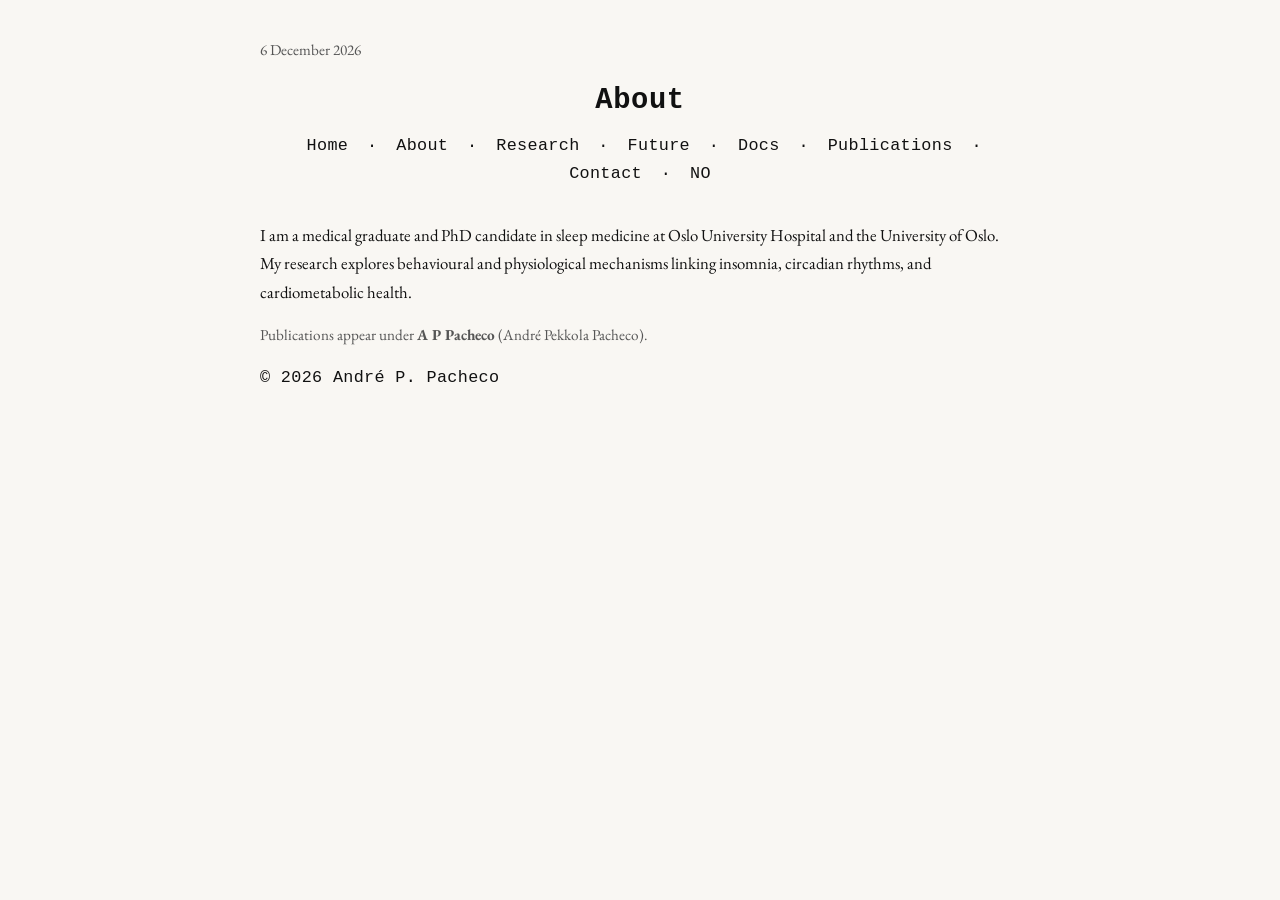
==== about.html @ 34097e87 "Add .gitignore and clean tracked files" ====
<!DOCTYPE html>
<html lang="en">
<head>
  <meta charset="utf-8">
  <title>About — A P Pacheco</title>
  <meta name="viewport" content="width=device-width, initial-scale=1">
  <link rel="stylesheet" href="styles.css">
</head>
<body>
  <div id="dateline"></div>
  <header>
    <h1>About</h1>
    <nav>
      <a href="index.html">Home</a> · <a href="about.html">About</a> · <a href="research.html">Research</a> ·
      <a href="future.html">Future</a> · <a href="docs.html">Docs</a> · <a href="publications.html">Publications</a> ·
      <a href="contact.html">Contact</a> · <a href="index-no.html">NO</a>
    </nav>
  </header>
  <main>
    <p>I am a medical graduate and PhD candidate in sleep medicine at Oslo University Hospital and the University of Oslo.
    My research explores behavioural and physiological mechanisms linking insomnia, circadian rhythms, and cardiometabolic health.</p>
    <p class="small">Publications appear under <strong>A P Pacheco</strong> (André Pekkola Pacheco).</p>
  </main>
  <footer>© <span id="y"></span> André P. Pacheco</footer>
  <script>
    document.getElementById('dateline').textContent =
      new Date().toLocaleDateString('en-GB',{year:'numeric',month:'long',day:'numeric'});
    document.getElementById('y').textContent = new Date().getFullYear();
  </script>
</body>
</html>
---- styles.css ----
/* ===========================
   Hybrid "Tweed-Journal" Style
   Courier headings + Garamond body
   Warm paper + dark mode
   =========================== */

@import url('https://fonts.googleapis.com/css2?family=EB+Garamond&display=swap');

:root{
  /* Light theme (warm paper) */
  --paper:#f9f7f3;   /* warmer than ivory */
  --ink:#111;
  --muted:#555;
  --rule:#cfcfcf;
  --max:760px;

  /* Optional subtle paper grain (light only) */
  --paper-grain: radial-gradient(#ece9e2 0.55px, transparent 0.55px);
}

@media (prefers-color-scheme: dark){
  :root{
    --paper:#0f1011;  /* deep gray, easy on eyes */
    --ink:#ececec;
    --muted:#b7b7b7;
    --rule:#2c2d2f;
    --paper-grain:none; /* no grain in dark */
  }
}

/* Let the browser know we support both */
html { color-scheme: light dark; }

html,body{margin:0;padding:0}
body{
  font-family:'EB Garamond','Times New Roman',serif;
  background: var(--paper);
  /* faint paper grain in light mode only */
  background-image: var(--paper-grain);
  background-size: 22px 22px;
  color:var(--ink);
  max-width:var(--max);
  margin:0 auto;
  padding:2.4rem 1.7rem;
  line-height:1.7;
  font-size:1.05rem;
}

a{ color:inherit; text-decoration: underline; text-underline-offset: 2px; }
a:hover{ text-decoration-thickness: 2px; }

#dateline{
  font-size: .95rem;
  color: var(--muted);
  margin-bottom: .8rem;
}

/* Headings + header/nav use Courier for character */
h1,h2,h3,header,footer,nav a{
  font-family:"Courier New", Courier, monospace;
  letter-spacing: 0.02em;
}

header{ text-align:center; margin-bottom:2rem; }
h1{ font-size:1.8rem; margin:0 0 .35rem 0; }
.subtitle{
  margin-top:.3rem;
  font-family:'EB Garamond','Times New Roman',serif;
  color:var(--muted);
  font-size:1rem;
}

nav a{
  text-decoration:none;
  border-bottom:1px solid transparent;
  margin:0 .5em;
}
nav a:hover{ border-color: currentColor; }

section{
  margin-top:1.8rem;
  padding-top:.8rem;
  border-top:1px dashed var(--rule);
}
h2{ font-size:1.2rem; margin:0 0 .6rem 0; }
ul{ margin-left:1.5rem; }

.small{ color:var(--muted); font-size:.95rem; }

/* Simple “card” (if you want to use it later) */
.card{
  border:1px solid var(--rule);
  border-left:4px solid #0a9396;
  border-radius:6px;
  padding:1rem 1.1rem;
}

/* Contact form (optional) */
form.contact{
  display:grid; gap:.75rem; margin-top:.6rem;
}
label{ display:grid; gap:.25rem; }
input[type="text"], input[type="email"], textarea{
  font-family: inherit; font-size:1rem; color:inherit;
  background:transparent; border:1px solid var(--rule);
  padding:.5rem .6rem; border-radius:2px;
}
textarea{ min-height:120px; resize:vertical; }
button{
  font-family:inherit; background:transparent; color:inherit;
  border:1px solid currentColor; padding:.5rem .9rem; cursor:pointer;
}
button:hover{ background: #0000000a; }

/* Honeypot (anti-spam) */
.hp-wrap{ position:relative; height:0; overflow:hidden; }
.hp-wrap input{ position:absolute; left:-9999px; }

/* Print */
@media print{
  nav, footer { color:#000; }
  a{ text-decoration:none; }
}
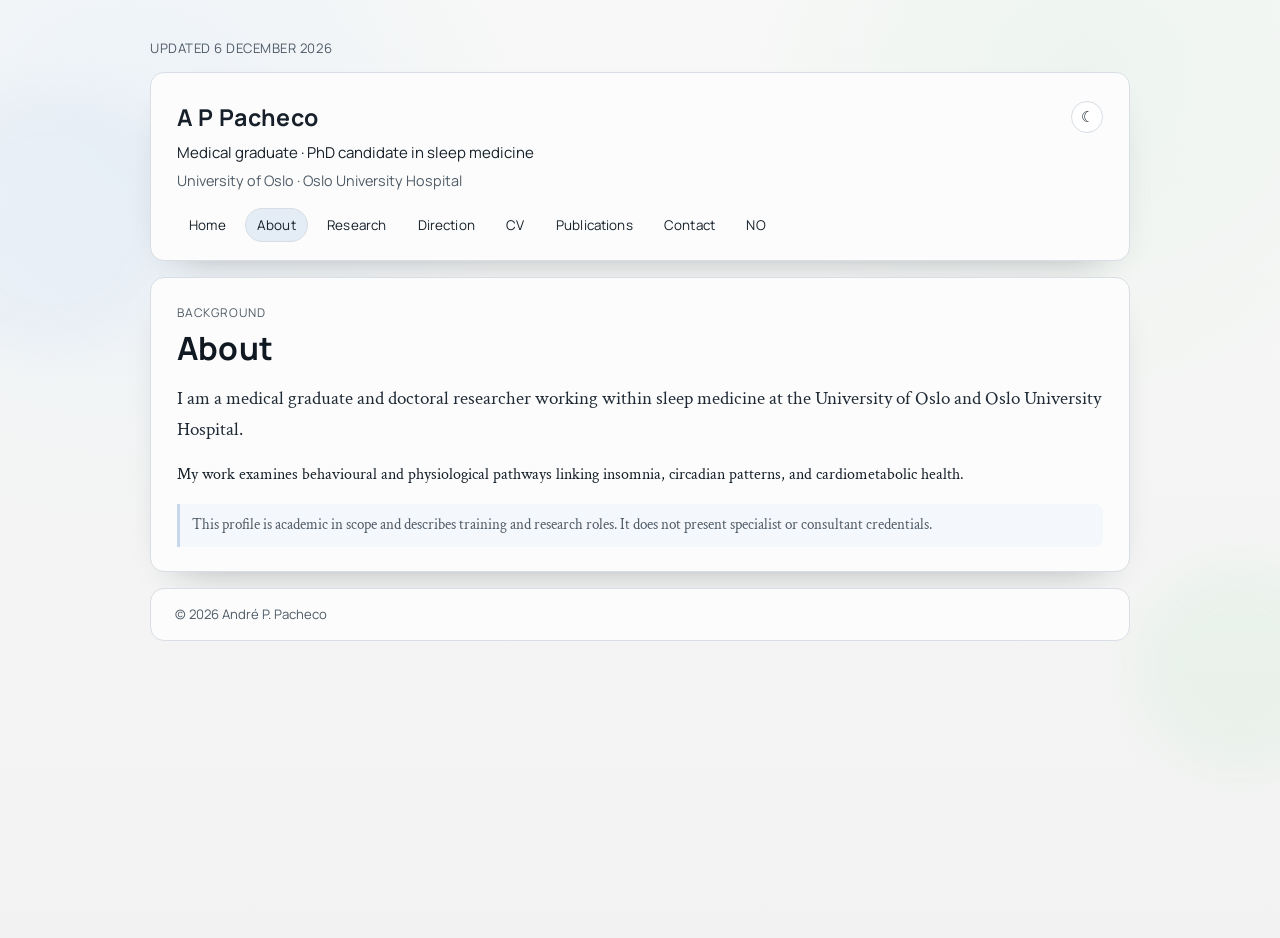
==== commit 5499f6aa: "Redesign academic site and add ORCID-driven outputs - Refresh EN/NO site with clean responsive schol" ====
--- a/about.html
+++ b/about.html
@@ -2,30 +2,56 @@
 <html lang="en">
 <head>
   <meta charset="utf-8">
-  <title>About — A P Pacheco</title>
+  <title>About | A P Pacheco</title>
   <meta name="viewport" content="width=device-width, initial-scale=1">
+  <meta name="description" content="About A P Pacheco: medical graduate and PhD candidate in sleep medicine.">
   <link rel="stylesheet" href="styles.css">
 </head>
 <body>
-  <div id="dateline"></div>
-  <header>
-    <h1>About</h1>
-    <nav>
-      <a href="index.html">Home</a> · <a href="about.html">About</a> · <a href="research.html">Research</a> ·
-      <a href="future.html">Future</a> · <a href="docs.html">Docs</a> · <a href="publications.html">Publications</a> ·
-      <a href="contact.html">Contact</a> · <a href="index-no.html">NO</a>
-    </nav>
-  </header>
-  <main>
-    <p>I am a medical graduate and PhD candidate in sleep medicine at Oslo University Hospital and the University of Oslo.
-    My research explores behavioural and physiological mechanisms linking insomnia, circadian rhythms, and cardiometabolic health.</p>
-    <p class="small">Publications appear under <strong>A P Pacheco</strong> (André Pekkola Pacheco).</p>
-  </main>
-  <footer>© <span id="y"></span> André P. Pacheco</footer>
-  <script>
-    document.getElementById('dateline').textContent =
-      new Date().toLocaleDateString('en-GB',{year:'numeric',month:'long',day:'numeric'});
-    document.getElementById('y').textContent = new Date().getFullYear();
-  </script>
+  <div class="bg-shape bg-shape-a" aria-hidden="true"></div>
+  <div class="bg-shape bg-shape-b" aria-hidden="true"></div>
+
+  <div class="site">
+    <div class="dateline" id="dateline"></div>
+
+    <header class="site-header">
+      <div class="header-top">
+        <a class="nameplate" href="index.html">A P Pacheco</a>
+        <button class="theme-toggle" type="button" aria-label="Toggle dark mode" title="Toggle dark mode">
+          <span class="theme-icon" aria-hidden="true">&#9789;</span>
+          <span class="sr-only">Toggle dark mode</span>
+        </button>
+      </div>
+      <p class="roleline">Medical graduate · PhD candidate in sleep medicine</p>
+      <p class="affiliation">University of Oslo · Oslo University Hospital</p>
+      <nav class="site-nav" aria-label="Primary">
+        <a href="index.html">Home</a>
+        <a href="about.html" aria-current="page">About</a>
+        <a href="research.html">Research</a>
+        <a href="future.html">Direction</a>
+        <a href="docs.html">CV</a>
+        <a href="publications.html">Publications</a>
+        <a href="contact.html">Contact</a>
+        <a href="om.html" lang="no" hreflang="no">NO</a>
+      </nav>
+    </header>
+
+    <main>
+      <section class="panel">
+        <p class="eyebrow">Background</p>
+        <h1>About</h1>
+        <p class="lead">I am a medical graduate and doctoral researcher working within sleep medicine at the University of Oslo and Oslo University Hospital.</p>
+        <p>My work examines behavioural and physiological pathways linking insomnia, circadian patterns, and cardiometabolic health.</p>
+
+        <div class="notice small">
+          This profile is academic in scope and describes training and research roles. It does not present specialist or consultant credentials.
+        </div>
+      </section>
+    </main>
+
+    <footer class="site-footer">© <span id="y"></span> André P. Pacheco</footer>
+  </div>
+
+  <script src="site.js"></script>
 </body>
-</html>+</html>
--- a/styles.css
+++ b/styles.css
@@ -1,123 +1,480 @@
-/* ===========================
-   Hybrid "Tweed-Journal" Style
-   Courier headings + Garamond body
-   Warm paper + dark mode
-   =========================== */
-
-@import url('https://fonts.googleapis.com/css2?family=EB+Garamond&display=swap');
-
-:root{
-  /* Light theme (warm paper) */
-  --paper:#f9f7f3;   /* warmer than ivory */
-  --ink:#111;
-  --muted:#555;
-  --rule:#cfcfcf;
-  --max:760px;
-
-  /* Optional subtle paper grain (light only) */
-  --paper-grain: radial-gradient(#ece9e2 0.55px, transparent 0.55px);
-}
-
-@media (prefers-color-scheme: dark){
-  :root{
-    --paper:#0f1011;  /* deep gray, easy on eyes */
-    --ink:#ececec;
-    --muted:#b7b7b7;
-    --rule:#2c2d2f;
-    --paper-grain:none; /* no grain in dark */
-  }
-}
-
-/* Let the browser know we support both */
-html { color-scheme: light dark; }
-
-html,body{margin:0;padding:0}
-body{
-  font-family:'EB Garamond','Times New Roman',serif;
-  background: var(--paper);
-  /* faint paper grain in light mode only */
-  background-image: var(--paper-grain);
-  background-size: 22px 22px;
-  color:var(--ink);
-  max-width:var(--max);
-  margin:0 auto;
-  padding:2.4rem 1.7rem;
-  line-height:1.7;
-  font-size:1.05rem;
-}
-
-a{ color:inherit; text-decoration: underline; text-underline-offset: 2px; }
-a:hover{ text-decoration-thickness: 2px; }
-
-#dateline{
-  font-size: .95rem;
-  color: var(--muted);
-  margin-bottom: .8rem;
-}
-
-/* Headings + header/nav use Courier for character */
-h1,h2,h3,header,footer,nav a{
-  font-family:"Courier New", Courier, monospace;
+@import url('https://fonts.googleapis.com/css2?family=Crimson+Text:wght@400;600;700&family=Manrope:wght@500;600;700&display=swap');
+
+:root {
+  --surface: #fbfcfb;
+  --surface-soft: #ffffff;
+  --ink: #17202a;
+  --muted: #4f5b67;
+  --line: #d8dee4;
+  --accent: #1f4a7b;
+  --accent-soft: #e4ecf6;
+  --heading: #101822;
+  --lead: #1f2a36;
+  --notice-bg: #f4f7fb;
+  --notice-line: #c7d8ea;
+  --bg-spot-a: #ecf2f8;
+  --bg-spot-b: #edf4ef;
+  --bg-top: #f7f8f7;
+  --bg-bottom: #f1f2f1;
+  --shape-a: #dde8f5;
+  --shape-b: #dcefe1;
+  --shadow: 0 18px 40px -28px rgba(22, 30, 43, 0.45);
+  --nav-hover-bg: #f5f8fb;
+  --max: 980px;
+  --radius: 14px;
+}
+
+:root[data-theme='dark'] {
+  --surface: #121920;
+  --surface-soft: #18212a;
+  --ink: #e7edf4;
+  --muted: #a9b6c3;
+  --line: #2b3946;
+  --accent: #9cc7ff;
+  --accent-soft: #233448;
+  --heading: #edf3fa;
+  --lead: #d3deea;
+  --notice-bg: #1a2632;
+  --notice-line: #33506d;
+  --bg-spot-a: #1a2430;
+  --bg-spot-b: #1b2a23;
+  --bg-top: #0c1117;
+  --bg-bottom: #0a0f14;
+  --shape-a: #27415d;
+  --shape-b: #2a4b36;
+  --shadow: 0 20px 45px -30px rgba(0, 0, 0, 0.9);
+  --nav-hover-bg: #1b2a3a;
+}
+
+@media (prefers-color-scheme: dark) {
+  :root:not([data-theme='light']) {
+    --surface: #121920;
+    --surface-soft: #18212a;
+    --ink: #e7edf4;
+    --muted: #a9b6c3;
+    --line: #2b3946;
+    --accent: #9cc7ff;
+    --accent-soft: #233448;
+    --heading: #edf3fa;
+    --lead: #d3deea;
+    --notice-bg: #1a2632;
+    --notice-line: #33506d;
+    --bg-spot-a: #1a2430;
+    --bg-spot-b: #1b2a23;
+    --bg-top: #0c1117;
+    --bg-bottom: #0a0f14;
+    --shape-a: #27415d;
+    --shape-b: #2a4b36;
+    --shadow: 0 20px 45px -30px rgba(0, 0, 0, 0.9);
+    --nav-hover-bg: #1b2a3a;
+  }
+}
+
+* {
+  box-sizing: border-box;
+}
+
+html {
+  color-scheme: light dark;
+}
+
+html,
+body {
+  margin: 0;
+  padding: 0;
+}
+
+body {
+  min-height: 100vh;
+  background:
+    radial-gradient(circle at 10% 15%, var(--bg-spot-a) 0, transparent 28%),
+    radial-gradient(circle at 85% 8%, var(--bg-spot-b) 0, transparent 24%),
+    linear-gradient(180deg, var(--bg-top) 0%, var(--bg-bottom) 100%);
+  color: var(--ink);
+  font-family: 'Crimson Text', Georgia, serif;
+  line-height: 1.65;
+  transition: background-color 180ms ease, color 180ms ease;
+}
+
+a {
+  color: var(--accent);
+  text-underline-offset: 2px;
+}
+
+a:hover {
+  text-decoration-thickness: 2px;
+}
+
+.bg-shape {
+  position: fixed;
+  pointer-events: none;
+  z-index: -1;
+  border-radius: 999px;
+  filter: blur(18px);
+  opacity: 0.36;
+}
+
+.bg-shape-a {
+  width: 260px;
+  height: 260px;
+  top: 10vh;
+  left: -80px;
+  background: var(--shape-a);
+}
+
+.bg-shape-b {
+  width: 200px;
+  height: 200px;
+  right: -60px;
+  bottom: 15vh;
+  background: var(--shape-b);
+}
+
+.site {
+  width: min(100% - 2rem, var(--max));
+  margin: 2rem auto;
+}
+
+.dateline {
+  font-family: 'Manrope', 'Segoe UI', sans-serif;
+  font-size: 0.82rem;
+  letter-spacing: 0.04em;
+  text-transform: uppercase;
+  color: var(--muted);
+  margin-bottom: 0.75rem;
+}
+
+.site-header,
+.panel,
+.site-footer {
+  background: var(--surface);
+  border: 1px solid var(--line);
+  border-radius: var(--radius);
+  box-shadow: var(--shadow);
+}
+
+.site-header {
+  padding: 1.35rem 1.3rem 1rem;
+}
+
+.header-top {
+  display: flex;
+  align-items: center;
+  justify-content: space-between;
+  gap: 0.9rem;
+}
+
+.nameplate {
+  display: inline-block;
+  font-family: 'Manrope', 'Segoe UI', sans-serif;
+  font-size: 1.45rem;
+  font-weight: 700;
+  color: var(--ink);
+  text-decoration: none;
+  letter-spacing: 0.015em;
+}
+
+.theme-toggle {
+  width: 2rem;
+  height: 2rem;
+  border: 1px solid var(--line);
+  border-radius: 999px;
+  background: var(--surface-soft);
+  color: var(--ink);
+  display: inline-flex;
+  align-items: center;
+  justify-content: center;
+  cursor: pointer;
+  padding: 0;
+  transition: border-color 120ms ease, background-color 120ms ease;
+}
+
+.theme-toggle:hover {
+  border-color: var(--accent);
+  background: var(--accent-soft);
+}
+
+.theme-toggle:focus-visible {
+  outline: 2px solid var(--accent);
+  outline-offset: 2px;
+}
+
+.theme-icon {
+  font-size: 0.95rem;
+  line-height: 1;
+}
+
+.sr-only {
+  position: absolute;
+  width: 1px;
+  height: 1px;
+  padding: 0;
+  margin: -1px;
+  overflow: hidden;
+  clip: rect(0, 0, 0, 0);
+  white-space: nowrap;
+  border: 0;
+}
+
+.roleline {
+  margin: 0.3rem 0 0;
+  font-family: 'Manrope', 'Segoe UI', sans-serif;
+  font-size: 0.94rem;
+  color: var(--ink);
+}
+
+.affiliation {
+  margin: 0.2rem 0 0.95rem;
+  font-family: 'Manrope', 'Segoe UI', sans-serif;
+  font-size: 0.9rem;
+  color: var(--muted);
+}
+
+.site-nav {
+  display: flex;
+  flex-wrap: wrap;
+  gap: 0.4rem;
+}
+
+.site-nav a {
+  display: inline-block;
+  font-family: 'Manrope', 'Segoe UI', sans-serif;
+  font-size: 0.84rem;
+  letter-spacing: 0.01em;
+  text-decoration: none;
+  color: var(--ink);
+  border: 1px solid transparent;
+  border-radius: 999px;
+  padding: 0.32rem 0.72rem;
+  transition: border-color 120ms ease, background-color 120ms ease;
+}
+
+.site-nav a:hover {
+  border-color: var(--line);
+  background: var(--nav-hover-bg);
+}
+
+.site-nav a[aria-current='page'] {
+  border-color: var(--line);
+  background: var(--accent-soft);
+}
+
+main {
+  margin-top: 1rem;
+}
+
+.panel {
+  padding: 1.4rem 1.25rem;
+}
+
+.panel + .panel {
+  margin-top: 0.95rem;
+}
+
+.eyebrow {
+  margin: 0;
+  font-family: 'Manrope', 'Segoe UI', sans-serif;
+  font-size: 0.75rem;
+  letter-spacing: 0.08em;
+  text-transform: uppercase;
+  color: var(--muted);
+}
+
+h1,
+h2,
+h3 {
+  color: var(--heading);
+  margin-top: 0;
+}
+
+h1 {
+  font-family: 'Manrope', 'Segoe UI', sans-serif;
+  font-size: clamp(1.45rem, 2.8vw, 2rem);
+  margin-bottom: 0.55rem;
+  letter-spacing: 0.01em;
+}
+
+h2 {
+  font-family: 'Manrope', 'Segoe UI', sans-serif;
+  font-size: 1.02rem;
+  margin-bottom: 0.45rem;
+}
+
+.lead {
+  margin: 0.45rem 0 0;
+  font-size: clamp(1.03rem, 2.1vw, 1.17rem);
+  color: var(--lead);
+}
+
+.grid-two {
+  display: grid;
+  grid-template-columns: 1fr;
+  gap: 1rem;
+  margin-top: 1rem;
+}
+
+.grid-two > section {
+  border: 1px solid var(--line);
+  border-radius: 10px;
+  padding: 0.9rem 0.95rem;
+  background: var(--surface-soft);
+}
+
+ul {
+  margin: 0.55rem 0 0;
+  padding-left: 1.1rem;
+}
+
+li + li {
+  margin-top: 0.45rem;
+}
+
+.timeline {
+  list-style: none;
+  padding: 0;
+  margin: 0.6rem 0 0;
+}
+
+.timeline li {
+  margin: 0;
+  padding: 0.7rem 0;
+  border-top: 1px solid var(--line);
+}
+
+.timeline li:first-child {
+  border-top: 0;
+  padding-top: 0;
+}
+
+.tl-years {
+  display: inline-block;
+  min-width: 110px;
+  font-family: 'Manrope', 'Segoe UI', sans-serif;
+  font-size: 0.82rem;
   letter-spacing: 0.02em;
-}
-
-header{ text-align:center; margin-bottom:2rem; }
-h1{ font-size:1.8rem; margin:0 0 .35rem 0; }
-.subtitle{
-  margin-top:.3rem;
-  font-family:'EB Garamond','Times New Roman',serif;
-  color:var(--muted);
-  font-size:1rem;
-}
-
-nav a{
-  text-decoration:none;
-  border-bottom:1px solid transparent;
-  margin:0 .5em;
-}
-nav a:hover{ border-color: currentColor; }
-
-section{
-  margin-top:1.8rem;
-  padding-top:.8rem;
-  border-top:1px dashed var(--rule);
-}
-h2{ font-size:1.2rem; margin:0 0 .6rem 0; }
-ul{ margin-left:1.5rem; }
-
-.small{ color:var(--muted); font-size:.95rem; }
-
-/* Simple “card” (if you want to use it later) */
-.card{
-  border:1px solid var(--rule);
-  border-left:4px solid #0a9396;
-  border-radius:6px;
-  padding:1rem 1.1rem;
-}
-
-/* Contact form (optional) */
-form.contact{
-  display:grid; gap:.75rem; margin-top:.6rem;
-}
-label{ display:grid; gap:.25rem; }
-input[type="text"], input[type="email"], textarea{
-  font-family: inherit; font-size:1rem; color:inherit;
-  background:transparent; border:1px solid var(--rule);
-  padding:.5rem .6rem; border-radius:2px;
-}
-textarea{ min-height:120px; resize:vertical; }
-button{
-  font-family:inherit; background:transparent; color:inherit;
-  border:1px solid currentColor; padding:.5rem .9rem; cursor:pointer;
-}
-button:hover{ background: #0000000a; }
-
-/* Honeypot (anti-spam) */
-.hp-wrap{ position:relative; height:0; overflow:hidden; }
-.hp-wrap input{ position:absolute; left:-9999px; }
-
-/* Print */
-@media print{
-  nav, footer { color:#000; }
-  a{ text-decoration:none; }
-}+  color: var(--muted);
+}
+
+.small {
+  color: var(--muted);
+  font-size: 0.94rem;
+}
+
+.notice {
+  margin-top: 1rem;
+  border-left: 3px solid var(--notice-line);
+  padding: 0.55rem 0.75rem;
+  background: var(--notice-bg);
+  border-radius: 0 8px 8px 0;
+}
+
+.contact-list {
+  list-style: none;
+  padding: 0;
+  margin: 0.25rem 0 0;
+}
+
+.contact-list li + li {
+  margin-top: 0.35rem;
+}
+
+.pub-status {
+  margin: 0.8rem 0 0;
+  color: var(--muted);
+  font-size: 0.95rem;
+}
+
+.pub-list {
+  list-style: none;
+  padding: 0;
+  margin: 0.9rem 0 0;
+}
+
+.pub-item {
+  margin: 0;
+  padding: 0.85rem 0;
+  border-top: 1px solid var(--line);
+}
+
+.pub-item:first-child {
+  border-top: 0;
+  padding-top: 0;
+}
+
+.pub-title {
+  margin: 0;
+  font-size: 1.02rem;
+  line-height: 1.5;
+}
+
+.pub-meta {
+  margin: 0.25rem 0 0;
+  color: var(--muted);
+  font-size: 0.92rem;
+}
+
+.pub-authors {
+  margin: 0.3rem 0 0;
+  font-size: 0.95rem;
+}
+
+.pub-actions {
+  margin-top: 0.28rem;
+}
+
+.pub-actions a {
+  font-size: 0.9rem;
+}
+
+.site-footer {
+  margin-top: 1rem;
+  padding: 0.8rem 1.1rem;
+  font-family: 'Manrope', 'Segoe UI', sans-serif;
+  font-size: 0.82rem;
+  color: var(--muted);
+}
+
+@media (min-width: 740px) {
+  .site {
+    margin-top: 2.4rem;
+    margin-bottom: 2.6rem;
+  }
+
+  .site-header {
+    padding: 1.55rem 1.6rem 1.1rem;
+  }
+
+  .panel {
+    padding: 1.55rem 1.6rem;
+  }
+
+  .site-footer {
+    padding: 0.9rem 1.5rem;
+  }
+
+  .grid-two {
+    grid-template-columns: 1fr 1fr;
+    gap: 1.1rem;
+  }
+}
+
+@media (max-width: 460px) {
+  .site {
+    width: min(100% - 1rem, var(--max));
+    margin-top: 1.05rem;
+  }
+
+  .nameplate {
+    font-size: 1.25rem;
+  }
+
+  .site-nav a {
+    font-size: 0.8rem;
+    padding: 0.3rem 0.63rem;
+  }
+
+  .panel,
+  .site-header {
+    border-radius: 12px;
+  }
+}
